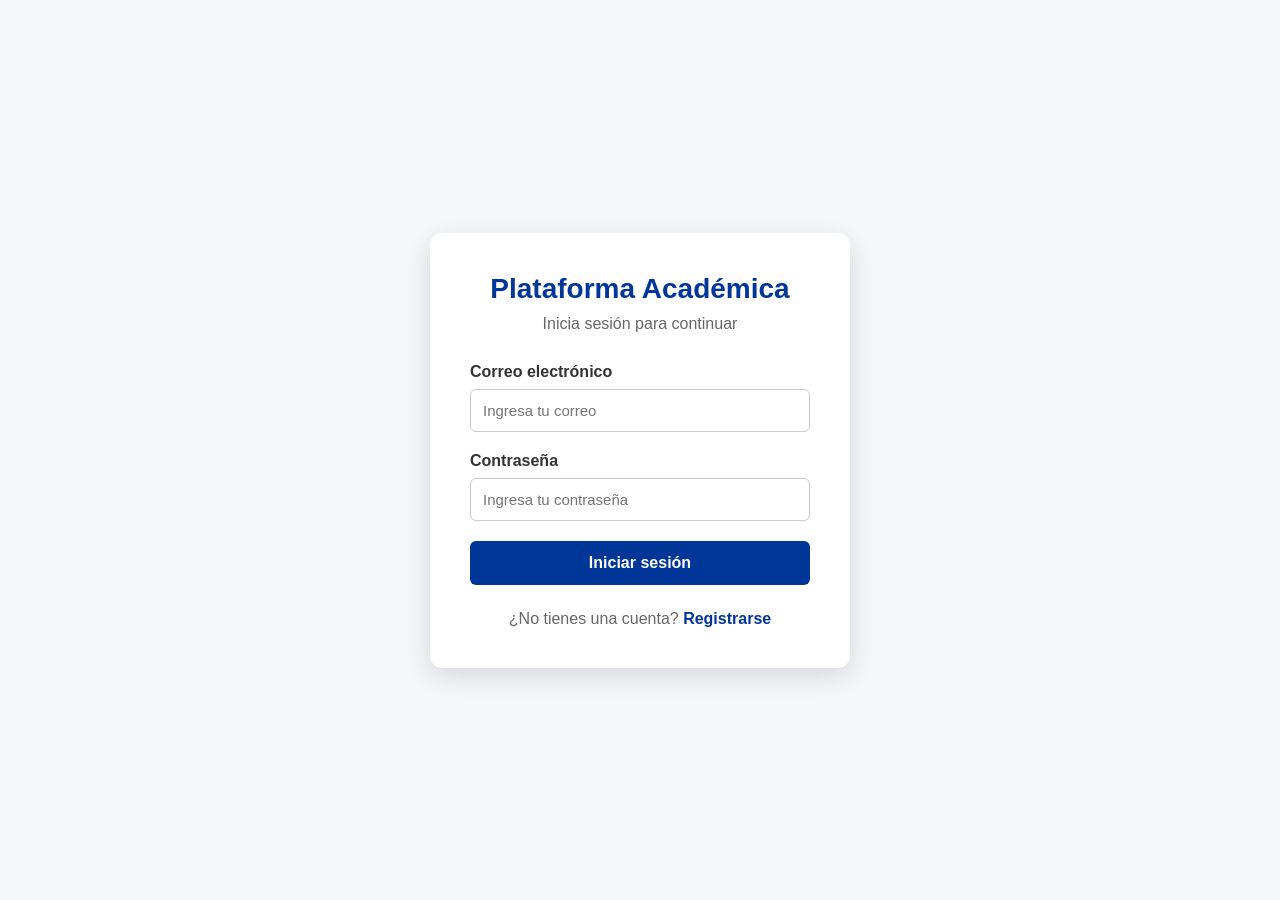
==== src/main/resources/static/index.html @ f52b5a16 "Inicio de interfaz visual" ====
<!DOCTYPE html>
<html lang="es">
<head>
    <meta charset="UTF-8">
    <meta name="viewport" content="width=device-width, initial-scale=1.0">
    <title>Plataforma Académica</title>

    <link rel="stylesheet" href="css/estilos.css">
</head>

<body>

    <div class="login-container">

        <div class="login-card">

            <h1>Plataforma Académica</h1>
            <p class="subtitle">Inicia sesión para continuar</p>

            <form id="loginForm">

                <div class="form-group">
                    <label for="email">Correo electrónico</label>
                    <input 
                        type="email" 
                        id="email" 
                        name="email"
                        placeholder="Ingresa tu correo"
                        required>
                </div>

                <div class="form-group">
                    <label for="password">Contraseña</label>
                    <input 
                        type="password" 
                        id="password" 
                        name="password"
                        placeholder="Ingresa tu contraseña"
                        required>
                </div>

                <button type="submit" class="btn-primary">
                    Iniciar sesión
                </button>

            </form>

            <p class="register-text">
                ¿No tienes una cuenta?
                <a href="registro.html">Registrarse</a>
            </p>

        </div>

    </div>

    <script src="js/login.js"></script>

</body>
</html>
---- src/main/resources/static/css/estilos.css ----
* {
    margin: 0;
    padding: 0;
    box-sizing: border-box;
}

body {
    font-family: Arial, sans-serif;
    background-color: #f4f6f9;
    min-height: 100vh;
}

.login-container {
    min-height: 100vh;
    display: flex;
    justify-content: center;
    align-items: center;
    padding: 20px;
}

.login-card {
    width: 100%;
    max-width: 420px;
    background-color: white;
    padding: 40px;
    border-radius: 12px;
    box-shadow: 0 8px 25px rgba(0, 0, 0, 0.12);
}

.login-card h1 {
    text-align: center;
    color: #003698;
    margin-bottom: 10px;
    font-size: 28px;
}

.subtitle {
    text-align: center;
    color: #666;
    margin-bottom: 30px;
}

.form-group {
    margin-bottom: 20px;
}

.form-group label {
    display: block;
    margin-bottom: 8px;
    color: #333;
    font-weight: bold;
}

.form-group input {
    width: 100%;
    padding: 12px;
    border: 1px solid #ccc;
    border-radius: 6px;
    font-size: 15px;
    outline: none;
}

.form-group input:focus {
    border-color: #003698;
}

.btn-primary {
    width: 100%;
    padding: 13px;
    border: none;
    border-radius: 6px;
    background-color: #003698;
    color: white;
    font-size: 16px;
    font-weight: bold;
    cursor: pointer;
}

.btn-primary:hover {
    background-color: #002b78;
}

.register-text {
    text-align: center;
    margin-top: 25px;
    color: #666;
}

.register-text a {
    color: #003698;
    font-weight: bold;
    text-decoration: none;
}

.register-text a:hover {
    text-decoration: underline;
}
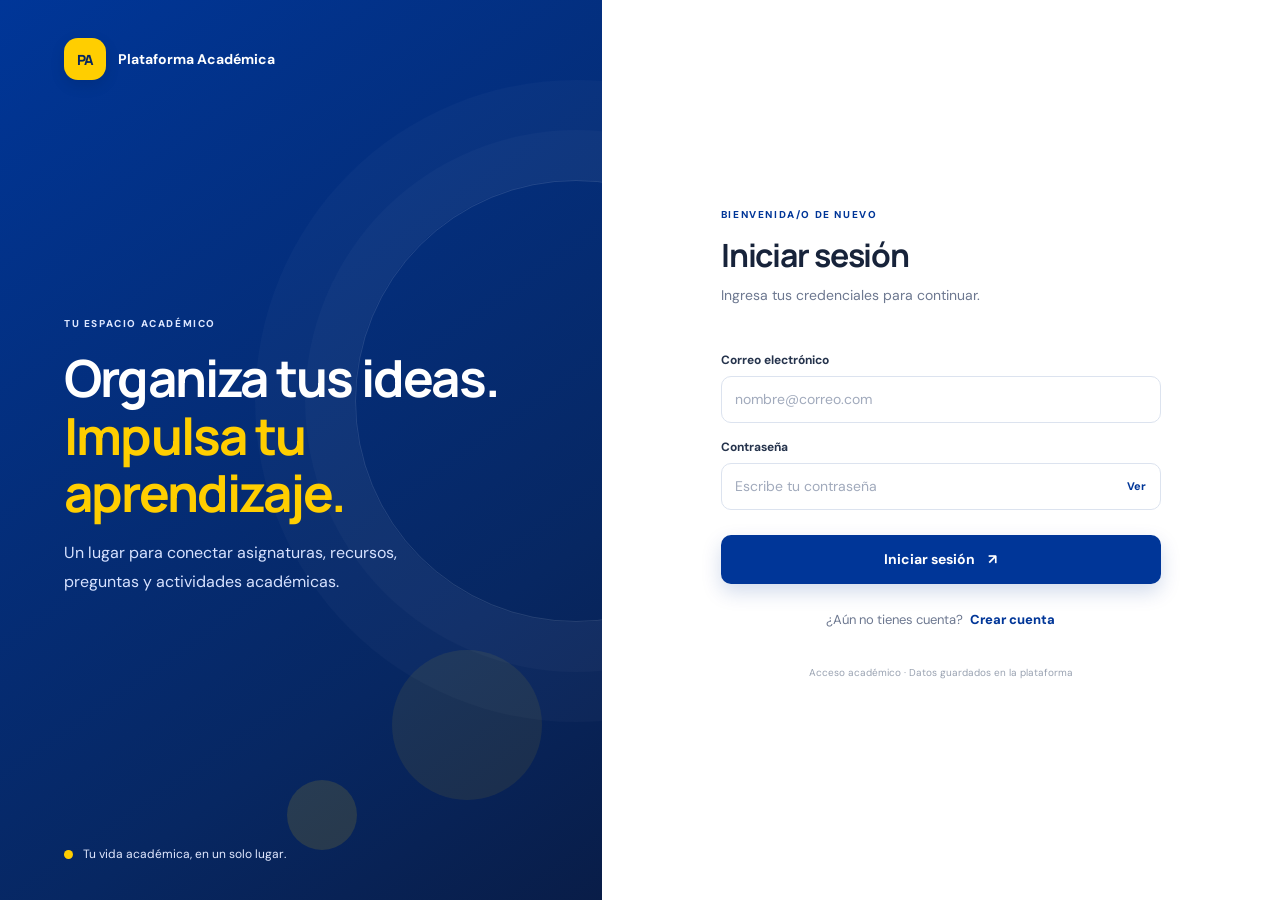
==== commit c7bb66b0: "Integrar interfaz y configurar seguridad y CI" ====
--- a/src/main/resources/static/index.html
+++ b/src/main/resources/static/index.html
@@ -1,60 +1,54 @@
 <!DOCTYPE html>
 <html lang="es">
+
 <head>
-    <meta charset="UTF-8">
-    <meta name="viewport" content="width=device-width, initial-scale=1.0">
-    <title>Plataforma Académica</title>
-
-    <link rel="stylesheet" href="css/estilos.css">
+	<meta charset="UTF-8">
+	<meta name="viewport" content="width=device-width, initial-scale=1.0">
+	<meta name="theme-color" content="#003698">
+	<title>Plataforma Académica | Iniciar sesión</title>
+	<link rel="stylesheet" href="css/estilos.css">
 </head>
 
-<body>
+<body class="auth-body">
+	<main class="auth-shell">
+		<section class="auth-brand-panel">
+			<div class="brand-lockup"><span class="brand-mark">PA</span><span>Plataforma Académica</span></div>
+			<div class="brand-copy">
+				<span class="eyebrow">TU ESPACIO ACADÉMICO</span>
+				<h1>Organiza tus ideas.<br><span>Impulsa tu aprendizaje.</span></h1>
+				<p>Un lugar para conectar asignaturas, recursos, preguntas y actividades académicas.</p>
+			</div>
+			<div class="brand-bottom"><span class="yellow-dot"></span> Tu vida académica, en un solo lugar.</div>
+			<div class="decor decor-one"></div>
+			<div class="decor decor-two"></div>
+		</section>
+		<section class="auth-form-panel">
+			<div class="mobile-brand brand-lockup"><span class="brand-mark">PA</span><span>Plataforma Académica</span>
+			</div>
+			<div class="auth-card">
+				<span class="eyebrow blue-eyebrow">BIENVENIDA/O DE NUEVO</span>
+				<h2>Iniciar sesión</h2>
+				<p class="muted">Ingresa tus credenciales para continuar.</p>
+				<div id="login-message" class="notice" role="status" aria-live="polite" hidden></div>
+				<form id="loginForm" novalidate>
+					<label for="email">Correo electrónico</label>
+					<input type="email" id="email" name="email" placeholder="nombre@correo.com" autocomplete="username"
+						required maxlength="150">
+					<label for="password">Contraseña</label>
+					<div class="password-wrap"><input type="password" id="password" name="password"
+							placeholder="Escribe tu contraseña" autocomplete="current-password" required><button
+							class="password-toggle" type="button" data-toggle-password="password"
+							aria-label="Mostrar contraseña">Ver</button></div>
+					<button type="submit" class="btn btn-primary btn-full" id="login-submit"><span>Iniciar
+							sesión</span><span aria-hidden="true">↗</span></button>
+				</form>
+				<p class="auth-switch">¿Aún no tienes cuenta? <a href="registro.html">Crear cuenta</a></p>
+				<p class="small-note">Acceso académico · Datos guardados en la plataforma</p>
+			</div>
+		</section>
+	</main>
+	<script src="js/api.js"></script>
+	<script src="js/login.js"></script>
+</body>
 
-    <div class="login-container">
-
-        <div class="login-card">
-
-            <h1>Plataforma Académica</h1>
-            <p class="subtitle">Inicia sesión para continuar</p>
-
-            <form id="loginForm">
-
-                <div class="form-group">
-                    <label for="email">Correo electrónico</label>
-                    <input 
-                        type="email" 
-                        id="email" 
-                        name="email"
-                        placeholder="Ingresa tu correo"
-                        required>
-                </div>
-
-                <div class="form-group">
-                    <label for="password">Contraseña</label>
-                    <input 
-                        type="password" 
-                        id="password" 
-                        name="password"
-                        placeholder="Ingresa tu contraseña"
-                        required>
-                </div>
-
-                <button type="submit" class="btn-primary">
-                    Iniciar sesión
-                </button>
-
-            </form>
-
-            <p class="register-text">
-                ¿No tienes una cuenta?
-                <a href="registro.html">Registrarse</a>
-            </p>
-
-        </div>
-
-    </div>
-
-    <script src="js/login.js"></script>
-
-</body>
 </html>
--- a/src/main/resources/static/css/estilos.css
+++ b/src/main/resources/static/css/estilos.css
@@ -1,97 +1,1506 @@
+@import url('https://fonts.googleapis.com/css2?family=DM+Sans:wght@400;500;600;700&family=Manrope:wght@400;500;600;700;800&display=swap');
+
+:root {
+	--blue: #003698;
+	--blue-dark: #08265f;
+	--blue-soft: #eaf0ff;
+	--yellow: #ffce00;
+	--ink: #17233a;
+	--muted: #6d7890;
+	--line: #e3e8f1;
+	--surface: #fff;
+	--page: #f5f7fb;
+	--good: #147d53;
+	--bad: #b42318;
+	--shadow: 0 18px 55px rgba(10, 35, 82, .11);
+	--radius: 18px
+}
+
 * {
-    margin: 0;
-    padding: 0;
-    box-sizing: border-box;
+	box-sizing: border-box
+}
+
+html {
+	min-height: 100%;
+	scroll-behavior: smooth
 }
 
 body {
-    font-family: Arial, sans-serif;
-    background-color: #f4f6f9;
-    min-height: 100vh;
-}
-
-.login-container {
-    min-height: 100vh;
-    display: flex;
-    justify-content: center;
-    align-items: center;
-    padding: 20px;
-}
-
-.login-card {
-    width: 100%;
-    max-width: 420px;
-    background-color: white;
-    padding: 40px;
-    border-radius: 12px;
-    box-shadow: 0 8px 25px rgba(0, 0, 0, 0.12);
-}
-
-.login-card h1 {
-    text-align: center;
-    color: #003698;
-    margin-bottom: 10px;
-    font-size: 28px;
-}
-
-.subtitle {
-    text-align: center;
-    color: #666;
-    margin-bottom: 30px;
-}
-
-.form-group {
-    margin-bottom: 20px;
-}
-
-.form-group label {
-    display: block;
-    margin-bottom: 8px;
-    color: #333;
-    font-weight: bold;
-}
-
-.form-group input {
-    width: 100%;
-    padding: 12px;
-    border: 1px solid #ccc;
-    border-radius: 6px;
-    font-size: 15px;
-    outline: none;
-}
-
-.form-group input:focus {
-    border-color: #003698;
+	margin: 0;
+	font-family: 'DM Sans', Arial, sans-serif;
+	color: var(--ink);
+	background: var(--page);
+	font-size: 14px
+}
+
+button,
+input,
+textarea,
+select {
+	font: inherit
+}
+
+button {
+	cursor: pointer
+}
+
+a {
+	color: var(--blue);
+	text-decoration: none
+}
+
+a:hover {
+	text-decoration: underline
+}
+
+button:focus-visible,
+a:focus-visible,
+input:focus-visible,
+textarea:focus-visible,
+select:focus-visible {
+	outline: 3px solid rgba(255, 206, 0, .8);
+	outline-offset: 2px
+}
+
+h1,
+h2,
+h3,
+h4 {
+	font-family: 'Manrope', 'DM Sans', sans-serif;
+	letter-spacing: -.035em;
+	margin-top: 0
+}
+
+p {
+	line-height: 1.65
+}
+
+.muted {
+	color: var(--muted)
+}
+
+.eyebrow {
+	font-size: 10px;
+	letter-spacing: .16em;
+	font-weight: 800;
+	color: #dce6ff
+}
+
+.blue-eyebrow {
+	color: var(--blue);
+	display: block;
+	margin-bottom: 12px
+}
+
+.brand-lockup {
+	display: flex;
+	align-items: center;
+	gap: 12px;
+	color: #fff;
+	font-weight: 700;
+	position: relative;
+	z-index: 2
+}
+
+.brand-mark {
+	display: inline-flex;
+	align-items: center;
+	justify-content: center;
+	width: 42px;
+	height: 42px;
+	border-radius: 14px;
+	background: var(--yellow);
+	color: var(--blue-dark);
+	font-weight: 800;
+	font-family: 'Manrope', sans-serif;
+	letter-spacing: -.08em;
+	box-shadow: 0 5px 15px rgba(0, 0, 0, .1);
+	flex-shrink: 0
+}
+
+/* Pantallas de acceso */
+.auth-body {
+	min-height: 100vh;
+	background: #f6f8fc;
+	display: flex;
+	align-items: stretch
+}
+
+.auth-shell {
+	width: 100%;
+	min-height: 100vh;
+	display: grid;
+	grid-template-columns: minmax(360px, .94fr) minmax(430px, 1.06fr);
+	background: #fff
+}
+
+.auth-brand-panel {
+	position: relative;
+	overflow: hidden;
+	background: linear-gradient(145deg, #003698 0%, #072762 72%, #091d48 100%);
+	padding: 38px clamp(28px, 5vw, 76px);
+	display: flex;
+	flex-direction: column;
+	justify-content: space-between;
+	color: #fff;
+	min-height: 720px
+}
+
+.auth-brand-panel:after {
+	content: "";
+	position: absolute;
+	width: 440px;
+	height: 440px;
+	border: 1px solid rgba(255, 255, 255, .12);
+	border-radius: 50%;
+	right: -195px;
+	top: 20%;
+	box-shadow: 0 0 0 50px rgba(255, 255, 255, .025), 0 0 0 100px rgba(255, 255, 255, .025)
+}
+
+.brand-copy {
+	position: relative;
+	z-index: 1;
+	max-width: 525px;
+	margin: 80px 0
+}
+
+.brand-copy h1 {
+	font-size: clamp(34px, 4vw, 56px);
+	line-height: 1.12;
+	margin: 18px 0
+}
+
+.brand-copy h1 span {
+	color: var(--yellow)
+}
+
+.brand-copy p {
+	max-width: 410px;
+	color: #d7e2ff;
+	font-size: 16px;
+	line-height: 1.8
+}
+
+.brand-bottom {
+	position: relative;
+	z-index: 1;
+	display: flex;
+	align-items: center;
+	gap: 10px;
+	color: #e2e9ff;
+	font-size: 12px
+}
+
+.yellow-dot {
+	width: 9px;
+	height: 9px;
+	border-radius: 50%;
+	background: var(--yellow);
+	display: inline-block
+}
+
+.decor {
+	position: absolute;
+	border-radius: 50%;
+	background: var(--yellow);
+	opacity: .08
+}
+
+.decor-one {
+	width: 150px;
+	height: 150px;
+	right: 60px;
+	bottom: 100px
+}
+
+.decor-two {
+	width: 70px;
+	height: 70px;
+	right: 245px;
+	bottom: 50px;
+	opacity: .13
+}
+
+.auth-form-panel {
+	padding: 40px clamp(26px, 5vw, 90px);
+	display: flex;
+	align-items: center;
+	justify-content: center
+}
+
+.auth-card {
+	width: 100%;
+	max-width: 440px
+}
+
+.auth-card h2 {
+	font-size: 32px;
+	margin-bottom: 7px
+}
+
+.auth-card>.muted {
+	margin: 0 0 28px
+}
+
+.auth-card form {
+	display: flex;
+	flex-direction: column
+}
+
+.auth-card label {
+	font-size: 12px;
+	font-weight: 700;
+	color: #25334c;
+	margin: 16px 0 8px
+}
+
+.auth-card input,
+.form-control,
+.filter-input {
+	height: 47px;
+	width: 100%;
+	border: 1px solid #dce3ef;
+	border-radius: 10px;
+	padding: 0 13px;
+	background: #fff;
+	color: var(--ink);
+	transition: border-color .18s, box-shadow .18s
+}
+
+.auth-card input:focus,
+.form-control:focus,
+.filter-input:focus {
+	border-color: var(--blue);
+	box-shadow: 0 0 0 4px rgba(0, 54, 152, .08);
+	outline: 0
+}
+
+.auth-card input::placeholder,
+.form-control::placeholder {
+	color: #a1aabc
+}
+
+.password-wrap {
+	display: flex;
+	position: relative
+}
+
+.password-wrap input {
+	padding-right: 60px
+}
+
+.password-toggle {
+	position: absolute;
+	right: 9px;
+	top: 7px;
+	height: 33px;
+	border: 0;
+	background: transparent;
+	color: var(--blue);
+	font-size: 11px;
+	font-weight: 800
+}
+
+.btn {
+	border: 0;
+	border-radius: 10px;
+	display: inline-flex;
+	align-items: center;
+	justify-content: center;
+	gap: 13px;
+	font-weight: 700;
+	transition: transform .15s, box-shadow .15s, background .15s
+}
+
+.btn:hover {
+	transform: translateY(-1px);
+	text-decoration: none
+}
+
+.btn:disabled {
+	opacity: .65;
+	cursor: wait;
+	transform: none
 }
 
 .btn-primary {
-    width: 100%;
-    padding: 13px;
-    border: none;
-    border-radius: 6px;
-    background-color: #003698;
-    color: white;
-    font-size: 16px;
-    font-weight: bold;
-    cursor: pointer;
+	background: var(--blue);
+	color: #fff;
+	padding: 13px 18px;
+	box-shadow: 0 8px 20px rgba(0, 54, 152, .18)
 }
 
 .btn-primary:hover {
-    background-color: #002b78;
-}
-
-.register-text {
-    text-align: center;
-    margin-top: 25px;
-    color: #666;
-}
-
-.register-text a {
-    color: #003698;
-    font-weight: bold;
-    text-decoration: none;
-}
-
-.register-text a:hover {
-    text-decoration: underline;
+	background: #002b78;
+	box-shadow: 0 10px 24px rgba(0, 54, 152, .25)
+}
+
+.btn-full {
+	width: 100%;
+	margin-top: 25px;
+	min-height: 49px
+}
+
+.auth-switch {
+	text-align: center;
+	color: #6d7890;
+	font-size: 13px;
+	margin: 25px 0 0
+}
+
+.auth-switch a {
+	font-weight: 800;
+	margin-left: 4px
+}
+
+.small-note {
+	text-align: center;
+	color: #99a2b1;
+	font-size: 10px;
+	margin-top: 35px
+}
+
+.mobile-brand {
+	display: none
+}
+
+.notice {
+	padding: 12px 14px;
+	border-radius: 10px;
+	margin: 0 0 15px;
+	font-size: 12px;
+	line-height: 1.5
+}
+
+.notice[hidden] {
+	display: none
+}
+
+.notice.error {
+	background: #fff0ef;
+	color: var(--bad);
+	border: 1px solid #fbd5d2
+}
+
+.notice.success {
+	background: #eaf8f0;
+	color: #176c49;
+	border: 1px solid #cceedd
+}
+
+.notice.info {
+	background: #eff5ff;
+	color: #16417f;
+	border: 1px solid #d5e4ff
+}
+
+.form-grid-two {
+	display: grid;
+	grid-template-columns: 1fr 1fr;
+	gap: 14px
+}
+
+.form-grid-two>div {
+	min-width: 0
+}
+
+.register-card {
+	max-width: 520px
+}
+
+.register-panel {
+	padding-top: 30px;
+	padding-bottom: 30px
+}
+
+.register-card>.muted {
+	margin-bottom: 12px
+}
+
+.register-card label {
+	margin-top: 13px
+}
+
+.field-hint {
+	font-size: 11px;
+	color: var(--muted);
+	margin: 12px 0 0
+}
+
+.register-card .btn-full {
+	margin-top: 18px
+}
+
+/* Aplicación después del acceso */
+.app-body {
+	background: var(--page);
+	min-height: 100vh
+}
+
+.app-layout {
+	min-height: 100vh;
+	display: flex
+}
+
+.sidebar {
+	width: 258px;
+	flex: 0 0 258px;
+	background: #fff;
+	border-right: 1px solid var(--line);
+	padding: 22px 14px 16px;
+	display: flex;
+	flex-direction: column;
+	height: 100vh;
+	position: sticky;
+	top: 0;
+	overflow: auto;
+	z-index: 20
+}
+
+.sidebar-brand {
+	display: flex;
+	align-items: center;
+	gap: 11px;
+	padding: 2px 12px 26px;
+	color: var(--ink)
+}
+
+.sidebar-brand:hover {
+	text-decoration: none
+}
+
+.sidebar-brand strong,
+.sidebar-brand small {
+	display: block
+}
+
+.sidebar-brand strong {
+	font-family: 'Manrope', sans-serif;
+	font-size: 15px
+}
+
+.sidebar-brand small {
+	font-size: 11px;
+	color: var(--muted);
+	margin-top: 2px
+}
+
+.sidebar-label,
+.nav-section-title {
+	font-size: 9px;
+	letter-spacing: .15em;
+	font-weight: 800;
+	color: #9ba5b7;
+	padding: 10px 13px
+}
+
+.side-nav {
+	display: flex;
+	flex-direction: column;
+	gap: 3px
+}
+
+.nav-item {
+	background: transparent;
+	border: 0;
+	width: 100%;
+	display: flex;
+	align-items: center;
+	gap: 12px;
+	text-align: left;
+	padding: 10px 12px;
+	color: #67738b;
+	border-radius: 9px;
+	font-size: 12px;
+	font-weight: 600;
+	min-height: 39px;
+	transition: background .15s, color .15s
+}
+
+.nav-item:hover {
+	background: #f3f6fc;
+	color: var(--blue)
+}
+
+.nav-item.active {
+	background: #edf2ff;
+	color: var(--blue);
+	font-weight: 800
+}
+
+.nav-icon {
+	width: 22px;
+	flex: 0 0 22px;
+	text-align: center;
+	font-size: 19px;
+	line-height: 1;
+	color: currentColor
+}
+
+.nav-section-title {
+	padding-top: 19px
+}
+
+.sidebar-footer {
+	margin-top: auto;
+	padding-top: 14px
+}
+
+.sidebar-footer-line {
+	border-top: 1px solid var(--line);
+	margin: 0 8px 13px
+}
+
+.logout-item {
+	color: #7a8497
+}
+
+.app-main {
+	min-width: 0;
+	flex: 1;
+	display: flex;
+	flex-direction: column
+}
+
+.topbar {
+	height: 82px;
+	background: #fff;
+	border-bottom: 1px solid var(--line);
+	display: flex;
+	align-items: center;
+	justify-content: space-between;
+	padding: 0 clamp(20px, 3.2vw, 48px);
+	gap: 18px;
+	position: sticky;
+	top: 0;
+	z-index: 10
+}
+
+.topbar-kicker {
+	font-size: 9px;
+	letter-spacing: .15em;
+	font-weight: 800;
+	color: #8a96aa;
+	margin-bottom: 5px
+}
+
+.topbar-title {
+	font-family: 'Manrope', sans-serif;
+	font-size: 20px;
+	font-weight: 800;
+	letter-spacing: -.04em
+}
+
+.topbar-user {
+	display: flex;
+	align-items: center;
+	gap: 10px
+}
+
+.avatar {
+	height: 38px;
+	width: 38px;
+	border-radius: 50%;
+	background: var(--blue);
+	border: 3px solid #e8eeff;
+	color: #fff;
+	display: flex;
+	align-items: center;
+	justify-content: center;
+	font-size: 11px;
+	font-weight: 800
+}
+
+.topbar-user-copy strong,
+.topbar-user-copy small {
+	display: block
+}
+
+.topbar-user-copy strong {
+	font-size: 11px
+}
+
+.topbar-user-copy small {
+	font-size: 10px;
+	color: var(--muted);
+	margin-top: 3px
+}
+
+.mobile-menu-button {
+	display: none;
+	background: #fff;
+	border: 1px solid var(--line);
+	border-radius: 9px;
+	width: 40px;
+	height: 40px;
+	color: var(--blue)
+}
+
+.app-content {
+	padding: clamp(20px, 3vw, 42px);
+	width: 100%;
+	max-width: 1800px;
+	margin: 0 auto;
+	flex: 1
+}
+
+.app-footer {
+	padding: 14px 36px;
+	color: #9aa3b3;
+	font-size: 10px
+}
+
+.app-footer span {
+	color: var(--yellow);
+	padding: 0 4px
+}
+
+.page-heading {
+	display: flex;
+	align-items: flex-start;
+	justify-content: space-between;
+	gap: 15px;
+	margin-bottom: 25px;
+	flex-wrap: wrap
+}
+
+.page-heading h1 {
+	font-size: 28px;
+	margin-bottom: 8px
+}
+
+.page-heading p {
+	margin: 0;
+	color: var(--muted);
+	font-size: 13px
+}
+
+.welcome-strip {
+	background: linear-gradient(105deg, #003698, #0b3c93 75%, #1453b3);
+	border-radius: 18px;
+	padding: 28px 30px;
+	color: #fff;
+	position: relative;
+	overflow: hidden;
+	margin-bottom: 25px;
+	display: flex;
+	align-items: center;
+	justify-content: space-between;
+	gap: 20px
+}
+
+.welcome-strip:after {
+	content: "";
+	position: absolute;
+	width: 230px;
+	height: 230px;
+	border-radius: 50%;
+	border: 35px solid rgba(255, 206, 0, .17);
+	right: 40px;
+	top: -100px
+}
+
+.welcome-strip h1 {
+	font-size: 27px;
+	margin: 7px 0 8px;
+	position: relative;
+	z-index: 1
+}
+
+.welcome-strip p {
+	color: #dce6ff;
+	margin: 0;
+	max-width: 570px;
+	position: relative;
+	z-index: 1;
+	font-size: 12px
+}
+
+.welcome-tag {
+	position: relative;
+	z-index: 1;
+	background: var(--yellow);
+	color: #09265c;
+	border-radius: 8px;
+	padding: 9px 12px;
+	font-weight: 800;
+	font-size: 10px;
+	white-space: nowrap
+}
+
+.stats-grid {
+	display: grid;
+	grid-template-columns: repeat(4, minmax(0, 1fr));
+	gap: 15px;
+	margin-bottom: 25px
+}
+
+.stat-card {
+	background: #fff;
+	border: 1px solid var(--line);
+	border-radius: 14px;
+	padding: 18px;
+	min-width: 0;
+	box-shadow: 0 4px 15px rgba(21, 45, 87, .02)
+}
+
+.stat-top {
+	display: flex;
+	align-items: center;
+	justify-content: space-between;
+	gap: 8px;
+	color: var(--muted);
+	font-size: 11px;
+	font-weight: 600
+}
+
+.stat-icon {
+	height: 34px;
+	width: 34px;
+	display: flex;
+	align-items: center;
+	justify-content: center;
+	border-radius: 10px;
+	background: #eef3ff;
+	color: var(--blue);
+	font-size: 19px
+}
+
+.stat-number {
+	font-family: 'Manrope', sans-serif;
+	font-size: 29px;
+	font-weight: 800;
+	letter-spacing: -.05em;
+	margin: 14px 0 4px
+}
+
+.stat-caption {
+	font-size: 10px;
+	color: #9aa4b5
+}
+
+.dashboard-grid {
+	display: grid;
+	grid-template-columns: minmax(0, 1.4fr) minmax(240px, .8fr);
+	gap: 18px
+}
+
+.panel {
+	background: #fff;
+	border: 1px solid var(--line);
+	border-radius: 15px;
+	padding: 20px;
+	min-width: 0
+}
+
+.panel-header {
+	display: flex;
+	align-items: center;
+	justify-content: space-between;
+	gap: 10px;
+	margin-bottom: 16px
+}
+
+.panel-header h3 {
+	font-size: 15px;
+	margin: 0
+}
+
+.panel-header p {
+	font-size: 11px;
+	color: var(--muted);
+	margin: 5px 0 0
+}
+
+.link-button {
+	border: 0;
+	background: transparent;
+	color: var(--blue);
+	font-size: 11px;
+	font-weight: 800
+}
+
+.quick-links {
+	display: grid;
+	grid-template-columns: repeat(2, minmax(0, 1fr));
+	gap: 10px
+}
+
+.quick-link {
+	display: flex;
+	align-items: center;
+	gap: 11px;
+	background: #fbfcff;
+	border: 1px solid var(--line);
+	border-radius: 11px;
+	padding: 13px;
+	color: var(--ink);
+	text-align: left
+}
+
+.quick-link:hover {
+	border-color: #b8c8ed;
+	background: #f5f8ff
+}
+
+.quick-link-icon {
+	height: 35px;
+	width: 35px;
+	background: #eaf0ff;
+	color: var(--blue);
+	border-radius: 9px;
+	display: flex;
+	align-items: center;
+	justify-content: center;
+	font-size: 17px;
+	flex-shrink: 0
+}
+
+.quick-link strong,
+.quick-link small {
+	display: block
+}
+
+.quick-link strong {
+	font-size: 11px
+}
+
+.quick-link small {
+	font-size: 10px;
+	color: var(--muted);
+	margin-top: 4px
+}
+
+.endpoint-list {
+	display: flex;
+	flex-direction: column;
+	gap: 13px
+}
+
+.endpoint-row {
+	display: flex;
+	align-items: center;
+	gap: 11px
+}
+
+.endpoint-dot {
+	width: 9px;
+	height: 9px;
+	border-radius: 50%;
+	background: var(--yellow);
+	flex-shrink: 0
+}
+
+.endpoint-copy {
+	flex: 1;
+	min-width: 0
+}
+
+.endpoint-copy strong {
+	display: block;
+	font-size: 11px
+}
+
+.endpoint-copy small {
+	font-size: 10px;
+	color: var(--muted);
+	display: block;
+	margin-top: 3px;
+	overflow-wrap: anywhere
+}
+
+.status-pill {
+	font-size: 9px;
+	border-radius: 20px;
+	padding: 5px 8px;
+	background: #eaf8f0;
+	color: #176c49;
+	font-weight: 800;
+	white-space: nowrap
+}
+
+.status-pill.offline {
+	background: #fff4e5;
+	color: #92590b
+}
+
+/* CRUD y tablas */
+.toolbar {
+	display: flex;
+	align-items: center;
+	gap: 10px;
+	flex-wrap: wrap;
+	margin-bottom: 17px
+}
+
+.toolbar .filter-input {
+	max-width: 330px;
+	flex: 1;
+	min-width: 170px
+}
+
+.toolbar .btn {
+	min-height: 41px;
+	padding: 10px 14px;
+	font-size: 11px
+}
+
+.btn-secondary {
+	background: #fff;
+	color: var(--blue);
+	border: 1px solid #cbd7ed;
+	padding: 11px 15px
+}
+
+.btn-secondary:hover {
+	background: #f3f6ff
+}
+
+.btn-yellow {
+	background: var(--yellow);
+	color: #1c2e55;
+	padding: 11px 15px
+}
+
+.btn-yellow:hover {
+	background: #f0bf00
+}
+
+.btn-danger {
+	background: #fff0ef;
+	color: #ab2118;
+	border: 1px solid #f8d6d3;
+	padding: 8px 10px;
+	font-size: 10px
+}
+
+.btn-small {
+	padding: 8px 10px;
+	font-size: 10px
+}
+
+.table-wrap {
+	width: 100%;
+	overflow: auto;
+	border: 1px solid var(--line);
+	border-radius: 12px;
+	background: #fff
+}
+
+.data-table {
+	border-collapse: collapse;
+	width: 100%;
+	min-width: 650px;
+	text-align: left
+}
+
+.data-table th {
+	background: #f8faff;
+	color: #77839a;
+	font-size: 9px;
+	text-transform: uppercase;
+	letter-spacing: .08em;
+	font-weight: 800;
+	padding: 13px 15px;
+	border-bottom: 1px solid var(--line);
+	white-space: nowrap
+}
+
+.data-table td {
+	padding: 13px 15px;
+	border-bottom: 1px solid #eef1f6;
+	font-size: 11px;
+	vertical-align: middle;
+	max-width: 260px;
+	overflow-wrap: anywhere
+}
+
+.data-table tbody tr:last-child td {
+	border-bottom: 0
+}
+
+.data-table tbody tr:hover {
+	background: #fbfcff
+}
+
+.row-actions {
+	display: flex;
+	align-items: center;
+	gap: 6px
+}
+
+.table-link {
+	border: 0;
+	background: #edf2ff;
+	color: var(--blue);
+	border-radius: 7px;
+	padding: 7px 9px;
+	font-size: 10px;
+	font-weight: 800
+}
+
+.table-link:hover {
+	background: #dfe8ff
+}
+
+.empty-state {
+	padding: 40px 20px;
+	text-align: center;
+	color: var(--muted);
+	font-size: 12px
+}
+
+.empty-state strong {
+	display: block;
+	color: var(--ink);
+	font-size: 14px;
+	margin-bottom: 7px
+}
+
+.table-footer {
+	padding: 12px 15px;
+	border-top: 1px solid var(--line);
+	display: flex;
+	justify-content: space-between;
+	gap: 8px;
+	color: var(--muted);
+	font-size: 10px
+}
+
+.modal-backdrop {
+	position: fixed;
+	inset: 0;
+	background: rgba(8, 24, 56, .5);
+	display: flex;
+	align-items: center;
+	justify-content: center;
+	padding: 18px;
+	z-index: 100
+}
+
+.modal-backdrop[hidden] {
+	display: none
+}
+
+.modal-card {
+	width: min(680px, 100%);
+	max-height: 90vh;
+	overflow: auto;
+	background: #fff;
+	border-radius: 16px;
+	box-shadow: 0 25px 80px rgba(0, 0, 0, .23)
+}
+
+.modal-head {
+	display: flex;
+	align-items: flex-start;
+	justify-content: space-between;
+	padding: 20px 23px;
+	border-bottom: 1px solid var(--line);
+	position: sticky;
+	top: 0;
+	background: #fff;
+	z-index: 1
+}
+
+.modal-head h2 {
+	font-size: 19px;
+	margin: 0 0 5px
+}
+
+.modal-head p {
+	font-size: 11px;
+	color: var(--muted);
+	margin: 0
+}
+
+.modal-close {
+	width: 32px;
+	height: 32px;
+	border-radius: 8px;
+	background: #f4f6fa;
+	border: 0;
+	font-size: 18px;
+	color: #6b7485
+}
+
+.modal-form {
+	padding: 21px 23px
+}
+
+.form-fields {
+	display: grid;
+	grid-template-columns: 1fr 1fr;
+	gap: 14px
+}
+
+.field-group {
+	min-width: 0
+}
+
+.field-group.field-full {
+	grid-column: 1/-1
+}
+
+.field-group label {
+	display: block;
+	font-size: 11px;
+	font-weight: 800;
+	margin-bottom: 7px;
+	color: #35425a
+}
+
+.form-control {
+	height: 41px;
+	font-size: 12px
+}
+
+.form-control.textarea {
+	height: 100px;
+	padding: 12px;
+	resize: vertical
+}
+
+.field-help {
+	font-size: 10px;
+	color: var(--muted);
+	margin-top: 6px;
+	line-height: 1.5
+}
+
+.form-actions {
+	display: flex;
+	justify-content: flex-end;
+	gap: 9px;
+	padding-top: 19px;
+	margin-top: 20px;
+	border-top: 1px solid var(--line)
+}
+
+.form-actions .btn {
+	font-size: 11px
+}
+
+.json-editor {
+	width: 100%;
+	min-height: 260px;
+	resize: vertical;
+	background: #0b1730;
+	color: #d8e5ff;
+	border: 1px solid #20345d;
+	border-radius: 10px;
+	padding: 14px;
+	font: 12px/1.6 Consolas, monospace
+}
+
+.toast-region {
+	position: fixed;
+	right: 20px;
+	bottom: 20px;
+	display: flex;
+	flex-direction: column;
+	gap: 9px;
+	z-index: 200;
+	max-width: min(400px, calc(100vw - 40px))
+}
+
+.toast {
+	background: #152544;
+	color: #fff;
+	border-radius: 10px;
+	padding: 13px 15px;
+	box-shadow: var(--shadow);
+	font-size: 12px;
+	line-height: 1.5;
+	animation: slide-in .2s ease
+}
+
+.toast.success {
+	border-left: 4px solid #42c48a
+}
+
+.toast.error {
+	border-left: 4px solid #ff766c
+}
+
+.toast.info {
+	border-left: 4px solid var(--yellow)
+}
+
+.loading-line {
+	height: 3px;
+	background: linear-gradient(90deg, var(--yellow), var(--blue), var(--yellow));
+	background-size: 200% 100%;
+	animation: loading 1s linear infinite;
+	border-radius: 2px
+}
+
+.callout {
+	padding: 13px 15px;
+	background: #fff9df;
+	border: 1px solid #f3dfa0;
+	border-radius: 10px;
+	color: #614b00;
+	font-size: 11px;
+	line-height: 1.6;
+	margin-bottom: 16px
+}
+
+.callout.blue {
+	background: #eff5ff;
+	border-color: #d6e5ff;
+	color: #254775
+}
+
+.hidden {
+	display: none !important
+}
+
+@keyframes slide-in {
+	from {
+		opacity: 0;
+		transform: translateY(8px)
+	}
+
+	to {
+		opacity: 1;
+		transform: translateY(0)
+	}
+}
+
+@keyframes loading {
+	to {
+		background-position: -200% 0
+	}
+}
+
+@media(max-width:1120px) {
+	.sidebar {
+		width: 228px;
+		flex-basis: 228px
+	}
+
+	.stats-grid {
+		grid-template-columns: repeat(2, minmax(0, 1fr))
+	}
+
+	.dashboard-grid {
+		grid-template-columns: 1fr
+	}
+
+	.auth-brand-panel {
+		padding: 35px
+	}
+
+	.auth-form-panel {
+		padding: 35px
+	}
+}
+
+@media(max-width:800px) {
+	.auth-shell {
+		grid-template-columns: 1fr
+	}
+
+	.auth-brand-panel {
+		display: none
+	}
+
+	.mobile-brand {
+		display: flex;
+		color: var(--ink);
+		margin-bottom: 32px
+	}
+
+	.mobile-brand .brand-mark {
+		background: var(--blue);
+		color: #fff
+	}
+
+	.auth-form-panel {
+		padding: 26px 23px;
+		align-items: flex-start;
+		justify-content: center
+	}
+
+	.auth-card {
+		margin: auto
+	}
+
+	.register-panel {
+		padding-top: 22px
+	}
+
+	.sidebar {
+		position: fixed;
+		left: -275px;
+		top: 0;
+		bottom: 0;
+		height: 100vh;
+		transition: left .2s;
+		box-shadow: none
+	}
+
+	.sidebar.open {
+		left: 0;
+		box-shadow: 10px 0 50px rgba(0, 0, 0, .14)
+	}
+
+	.app-main {
+		width: 100%
+	}
+
+	.mobile-menu-button {
+		display: block;
+		flex-shrink: 0
+	}
+
+	.topbar {
+		height: 70px;
+		padding: 0 16px;
+		justify-content: flex-start
+	}
+
+	.topbar-user {
+		margin-left: auto
+	}
+
+	.topbar-user-copy {
+		display: none
+	}
+
+	.topbar-title {
+		font-size: 17px
+	}
+
+	.app-content {
+		padding: 18px 14px
+	}
+
+	.welcome-strip {
+		padding: 22px;
+		align-items: flex-start;
+		flex-direction: column
+	}
+
+	.welcome-strip h1 {
+		font-size: 23px
+	}
+
+	.welcome-tag {
+		align-self: flex-start
+	}
+
+	.page-heading h1 {
+		font-size: 24px
+	}
+
+	.app-footer {
+		padding: 14px
+	}
+
+	.stats-grid {
+		gap: 10px
+	}
+
+	.stat-card {
+		padding: 14px
+	}
+
+	.stat-number {
+		font-size: 25px
+	}
+
+	.quick-links {
+		grid-template-columns: 1fr 1fr
+	}
+
+	.panel {
+		padding: 15px
+	}
+}
+
+@media(max-width:480px) {
+
+	.form-grid-two,
+	.form-fields {
+		grid-template-columns: 1fr
+	}
+
+	.field-group.field-full {
+		grid-column: auto
+	}
+
+	.auth-card h2 {
+		font-size: 28px
+	}
+
+	.auth-form-panel {
+		padding: 20px 17px
+	}
+
+	.register-card label {
+		margin-top: 10px
+	}
+
+	.stats-grid {
+		grid-template-columns: 1fr 1fr
+	}
+
+	.stat-top {
+		font-size: 10px;
+		align-items: flex-start
+	}
+
+	.stat-icon {
+		width: 29px;
+		height: 29px
+	}
+
+	.stat-number {
+		margin-top: 10px
+	}
+
+	.quick-links {
+		grid-template-columns: 1fr
+	}
+
+	.toolbar {
+		align-items: stretch
+	}
+
+	.toolbar .btn {
+		flex: 1
+	}
+
+	.toolbar .filter-input {
+		max-width: none;
+		flex-basis: 100%
+	}
+
+	.topbar-kicker {
+		font-size: 8px
+	}
+
+	.welcome-strip:after {
+		right: -130px
+	}
+
+	.panel-header {
+		align-items: flex-start
+	}
+
+	.modal-backdrop {
+		padding: 8px
+	}
+
+	.modal-card {
+		max-height: 94vh
+	}
+
+	.modal-head,
+	.modal-form {
+		padding: 16px
+	}
 }
